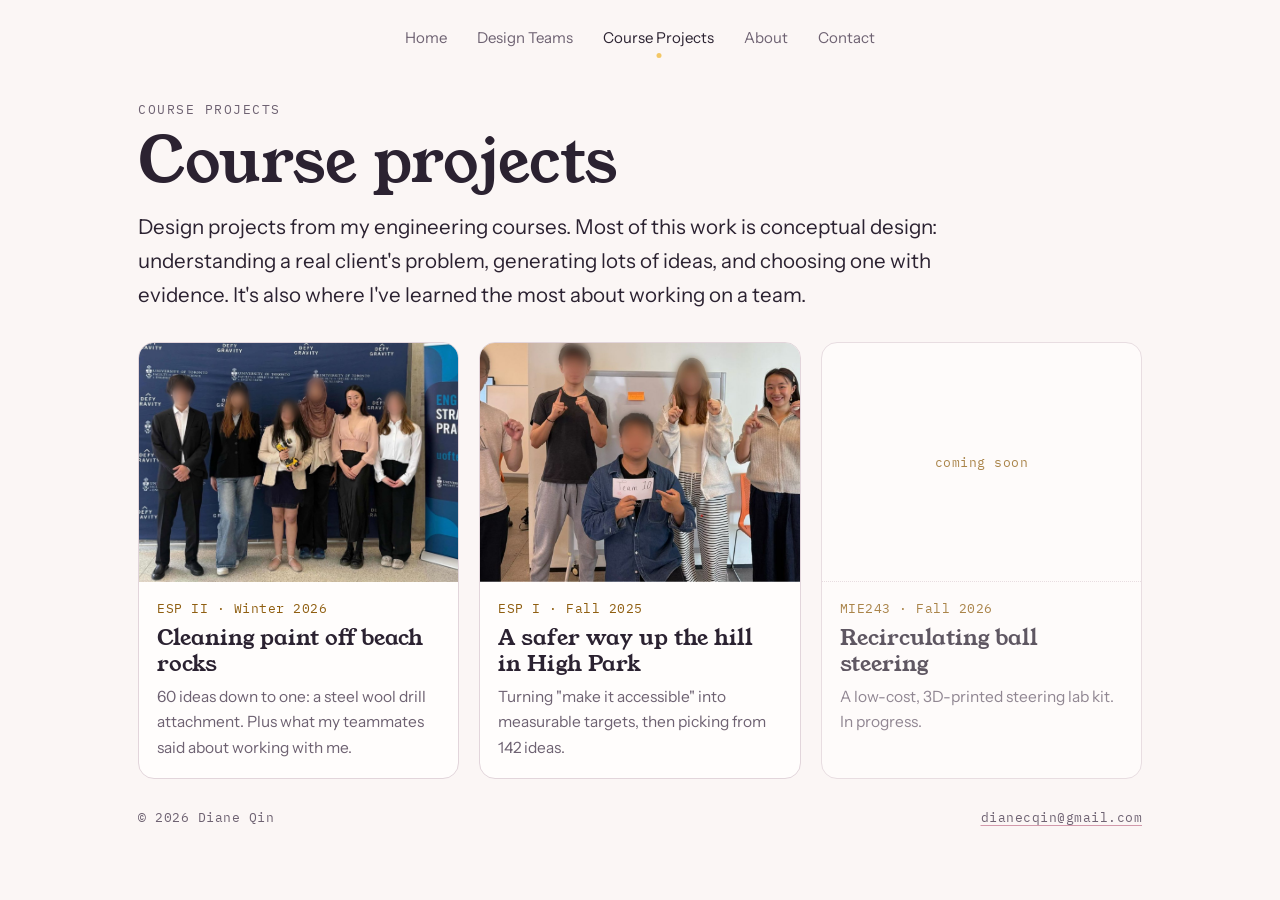
==== course-projects/index.html @ 5329c6ea "First version of portfolio: home, design teams, course projects Co-Authored-By: Claude Opus 5.5 <nor" ====
<!doctype html>
<html lang="en">
<head>
<meta charset="utf-8">
<meta name="viewport" content="width=device-width, initial-scale=1, viewport-fit=cover">
<title>Course Projects · Diane Qin</title>
<meta name="description" content="Client-based design projects from my engineering courses at the University of Toronto.">
<link rel="preconnect" href="https://fonts.googleapis.com">
<link rel="preconnect" href="https://fonts.gstatic.com" crossorigin>
<link rel="stylesheet" href="https://fonts.googleapis.com/css2?family=Young+Serif&family=Instrument+Sans:wght@400;500;600&family=IBM+Plex+Mono:wght@400;500&display=swap">
<link rel="stylesheet" href="../assets/css/site.css">
</head>
<body>
<nav class="site-nav wrap" aria-label="Main">
  <a href="../index.html">Home</a>
  <a href="../design-teams/index.html">Design Teams</a>
  <a href="index.html" aria-current="page">Course Projects</a>
  <a href="../about.html">About</a>
  <a href="../contact.html">Contact</a>
</nav>

<main class="wrap">
  <header class="page-head" style="padding-top:44px">
    <p class="eyebrow mono">Course Projects</p>
    <h1>Course projects</h1>
    <p class="lede">Design projects from my engineering courses. Most of this work is conceptual design: understanding a real client's problem, generating lots of ideas, and choosing one with evidence. It's also where I've learned the most about working on a team.</p>
  </header>
  <div class="cards">
    <a class="card" href="esp-2-rock-cleaning.html">
      <img src="../assets/img/esp/esp2-team.jpg" alt="Diane's ESP II team at the final showcase." loading="lazy">
      <div class="body"><span class="mono">ESP II · Winter 2026</span><h3>Cleaning paint off beach rocks</h3><p>60 ideas down to one: a steel wool drill attachment. Plus what my teammates said about working with me.</p></div>
    </a>
    <a class="card" href="esp-1-high-park.html">
      <img src="../assets/img/esp/esp1-team.jpg" alt="Diane's ESP I team on day one." loading="lazy">
      <div class="body"><span class="mono">ESP I · Fall 2025</span><h3>A safer way up the hill in High Park</h3><p>Turning "make it accessible" into measurable targets, then picking from 142 ideas.</p></div>
    </a>
    <div class="card soon">
      <div class="ph mono">coming soon</div>
      <div class="body"><span class="mono">MIE243 · Fall 2026</span><h3>Recirculating ball steering</h3><p>A low-cost, 3D-printed steering lab kit. In progress.</p></div>
    </div>
  </div>
</main>

<footer class="site-foot"><div class="wrap mono"><span>© 2026 Diane Qin</span><a href="mailto:dianecqin@gmail.com">dianecqin@gmail.com</a></div></footer>
</body>
</html>
---- assets/css/site.css ----
/* Diane Qin portfolio · shared styles
   Layout: centered nav, a calm reading column for text, wider figures for photos. */
:root{
  --page:#fbf6f5;      /* blush white (same as the banner fade) */
  --ink:#2b2231;       /* plum ink */
  --muted:#6e6272;
  --line:#e2d5db;
  --card:#fffdfc;
  --gold:#8f5e10;      /* readable gold for small text */
  --gold-soft:#f3c766; /* dot glow */
  --rose:#b85d7a;
  --tbd:#fff1b8;
  --display:"Young Serif", "Iowan Old Style", Georgia, serif;
  --body:"Instrument Sans", "Segoe UI", system-ui, sans-serif;
  --mono:"IBM Plex Mono", ui-monospace, Menlo, monospace;
  --zh:"Noto Serif SC", "Songti SC", "STSong", serif;
  --read:68ch;
  --wide:1040px;
}
@media (prefers-color-scheme: dark){:root:not([data-theme="light"]){
  --page:#1b1620;--ink:#f4ecf1;--muted:#b6a8b8;--line:#3f3445;--card:#241d29;--gold:#f2c46d;--gold-soft:#f2c46d;--rose:#eba3ba;--tbd:#5a4a1a;color-scheme:dark}}
:root[data-theme="dark"]{--page:#1b1620;--ink:#f4ecf1;--muted:#b6a8b8;--line:#3f3445;--card:#241d29;--gold:#f2c46d;--gold-soft:#f2c46d;--rose:#eba3ba;--tbd:#5a4a1a;color-scheme:dark}

*{box-sizing:border-box}
html{scroll-behavior:smooth}
body{margin:0;background:var(--page);color:var(--ink);font-family:var(--body);font-size:17.5px;line-height:1.65;overflow-x:hidden}
img{max-width:100%;display:block}
a{color:inherit;text-underline-offset:3px;text-decoration-color:color-mix(in srgb,var(--rose) 60%,transparent)}
a:hover{text-decoration-color:var(--rose)}
:focus-visible{outline:2px solid var(--rose);outline-offset:3px;border-radius:6px}
.wrap{max-width:var(--wide);margin:0 auto;padding-left:max(18px,env(safe-area-inset-left,0px));padding-right:max(18px,env(safe-area-inset-right,0px))}
.mono{font-family:var(--mono);font-size:12.5px;letter-spacing:.04em}
.tbd{background:var(--tbd);border-radius:4px;padding:0 4px}

/* nav */
.site-nav{display:flex;justify-content:center;flex-wrap:wrap;gap:6px 26px;padding-block:22px 0}
.site-nav a{text-decoration:none;font-size:15px;color:var(--muted);padding:4px 2px;position:relative}
.site-nav a::after{content:"";position:absolute;left:50%;bottom:-3px;width:5px;height:5px;border-radius:50%;background:var(--gold-soft);transform:translateX(-50%) scale(0);transition:transform .25s}
.site-nav a:hover,.site-nav a[aria-current="page"]{color:var(--ink)}
.site-nav a:hover::after,.site-nav a[aria-current="page"]::after{transform:translateX(-50%) scale(1)}

/* page header */
.crumbs{padding-block:34px 0;color:var(--muted)}
.crumbs ol{list-style:none;margin:0;padding:0;display:flex;flex-wrap:wrap;gap:6px}
.crumbs li+li::before{content:"·";margin-right:6px;color:var(--rose)}
.crumbs a{text-decoration:none}
.page-head{padding-block:18px 8px;max-width:var(--read)}
.eyebrow{margin:0 0 10px;color:var(--muted);text-transform:uppercase;letter-spacing:.12em}
h1{font-family:var(--display);font-weight:400;font-size:clamp(38px,6vw,62px);line-height:1.05;margin:0 0 16px;text-wrap:balance}
.lede{font-size:clamp(18px,2.1vw,20.5px);margin:0;color:var(--ink)}
.facts{display:grid;grid-template-columns:repeat(4,minmax(0,1fr));gap:18px 24px;margin:30px 0 0;padding:18px 0;border-top:1.5px dotted var(--line);border-bottom:1.5px dotted var(--line)}
.facts div{min-width:0}
.facts dt{font-family:var(--mono);font-size:11.5px;letter-spacing:.1em;text-transform:uppercase;color:var(--muted);margin-bottom:4px}
.facts dd{margin:0;font-size:15px;line-height:1.45}

/* reading sections */
section.chapter{padding-block:44px 8px}
.prose{max-width:var(--read)}
.prose p{margin:0 0 1em}
h2{font-family:var(--display);font-weight:400;font-size:clamp(27px,3.6vw,36px);line-height:1.15;margin:0 0 14px;text-wrap:balance;display:flex;align-items:center;gap:12px}
h2::before{content:"";flex:none;width:9px;height:9px;border-radius:50%;background:var(--gold-soft);box-shadow:0 0 0 4px color-mix(in srgb,var(--gold-soft) 25%,transparent)}
.hint{display:flex;align-items:center;gap:8px;color:var(--muted);margin:6px 0 12px}
.hint::before{content:"";width:10px;height:10px;border-radius:50%;background:var(--gold-soft);box-shadow:0 0 8px var(--gold-soft)}

/* figures */
figure{margin:22px 0 10px}
figure img{border-radius:14px;width:100%;height:auto}
figcaption{margin-top:10px;color:var(--muted);font-size:14.5px}
.fig-wide{max-width:var(--wide)}
.fig-read{max-width:760px}
.fig-hero{max-width:540px}
.pair{display:grid;grid-template-columns:repeat(2,minmax(0,1fr));gap:18px;align-items:start}
.pair figure{margin:0}
.pair img{aspect-ratio:4/5;object-fit:cover}
.pair.mixed{grid-template-columns:16fr 9fr} /* landscape + portrait at equal heights */
.pair.mixed img{aspect-ratio:auto}

/* hotspot figures (dots that open little cards) */
.spots{position:relative}
.spots .stage{position:relative}
.spot{position:absolute;left:var(--x);top:var(--y);width:30px;height:30px;margin:-15px 0 0 -15px;padding:0;border:0;border-radius:50%;cursor:pointer;
  background:radial-gradient(circle at 50% 50%,#fffaf0 0 26%,var(--gold-soft) 27% 58%,color-mix(in srgb,var(--gold-soft) 35%,transparent) 59%);
  box-shadow:0 0 0 2px rgba(255,255,255,.85),0 2px 10px rgba(80,40,10,.35),0 0 18px color-mix(in srgb,var(--gold-soft) 80%,transparent);
  transition:transform .2s,background .2s}
.spot:hover{transform:scale(1.15)}
.spot[aria-expanded="true"]{background:radial-gradient(circle,#fff 0 26%,#f2a3b5 27% 58%,rgba(242,163,181,.4) 59%);transform:scale(1.15)}
.spot::after{content:"";position:absolute;inset:-2px;border-radius:50%;border:2px solid var(--gold-soft);opacity:0}
.spots.seen .spot::after{animation:ping 1.6s ease-out 2}
.spots.seen .spot:nth-of-type(2)::after{animation-delay:.15s}
.spots.seen .spot:nth-of-type(3)::after{animation-delay:.3s}
.spots.seen .spot:nth-of-type(4)::after{animation-delay:.45s}
.spots.seen .spot:nth-of-type(5)::after{animation-delay:.6s}
@keyframes ping{0%{transform:scale(1);opacity:.9}100%{transform:scale(2.4);opacity:0}}
.spot-card{position:absolute;top:var(--y);left:calc(var(--x) + 24px);transform:translateY(calc(var(--y) * -1));width:min(280px,46%);z-index:3;
  background:var(--card);color:var(--ink);border:1px solid var(--line);border-radius:14px;padding:14px 16px;box-shadow:0 12px 30px rgba(60,30,50,.18);font-size:15px;line-height:1.5}
.spot-card.flip{left:auto;right:calc(100% - var(--x) + 24px)}
.spot-card h3{margin:0 0 4px;font-family:var(--display);font-weight:400;font-size:19px;line-height:1.2}
.spot-card p{margin:0}
.sr{position:absolute;width:1px;height:1px;overflow:hidden;clip:rect(0 0 0 0);white-space:nowrap}

/* page-to-page */
.pager{display:flex;justify-content:space-between;gap:16px;flex-wrap:wrap;padding-block:48px 12px;margin-top:40px;border-top:1.5px dotted var(--line)}
.pager a{text-decoration:none;display:grid;gap:2px;padding:12px 16px;border-radius:14px;border:1.5px dotted var(--line);min-width:220px;transition:border-color .2s,background .2s}
.pager a:hover{border-color:var(--rose);background:color-mix(in srgb,var(--gold-soft) 12%,transparent)}
.pager .mono{color:var(--muted)}
.pager .next{text-align:right;margin-left:auto}
.pager span:last-child{font-family:var(--display);font-size:19px}
footer.site-foot{padding-block:28px 36px;color:var(--muted)}
footer.site-foot .wrap{display:flex;justify-content:space-between;flex-wrap:wrap;gap:8px}

@media (max-width:760px){
  .facts{grid-template-columns:repeat(2,minmax(0,1fr))}
}
@media (max-width:640px){
  body{font-size:16.5px}
  .site-nav{gap:4px 16px}
  .site-nav a{font-size:14px}
  .pair{grid-template-columns:1fr}
  .spot{width:26px;height:26px;margin:-13px 0 0 -13px}
  .spot-card,.spot-card.flip{position:static;transform:none;width:auto;margin-top:12px;box-shadow:none}
  .pager a{min-width:0;flex:1}
}
@media (prefers-reduced-motion:reduce){
  html{scroll-behavior:auto}
  *{transition:none!important;animation:none!important}
}

/* project cards (directory pages) */
.cards{display:grid;grid-template-columns:repeat(auto-fill,minmax(min(100%,300px),1fr));gap:20px;margin-top:22px}
.card{display:grid;grid-template-rows:auto 1fr;text-decoration:none;border-radius:16px;overflow:hidden;background:var(--card);border:1px solid var(--line);transition:transform .25s,box-shadow .25s}
.card:hover{transform:translateY(-3px);box-shadow:0 14px 30px rgba(60,30,50,.12)}
.card img{aspect-ratio:4/3;object-fit:cover;border-radius:0}
.card .ph{aspect-ratio:4/3;display:grid;place-items:center;border-bottom:1.5px dotted var(--line);color:var(--muted)}
.card .body{padding:16px 18px 18px;display:grid;gap:6px;align-content:start}
.card h3{margin:0;font-family:var(--display);font-weight:400;font-size:22px;line-height:1.2}
.card p{margin:0;font-size:15.5px;color:var(--muted)}
.card .mono{color:var(--gold)}
.card.soon{opacity:.75;pointer-events:none}

/* "what's ahead" timeline */
.ahead{list-style:none;margin:18px 0 22px;padding:0 0 0 22px;border-left:2px dotted var(--line);display:grid;gap:18px}
.ahead li{position:relative;display:grid;gap:2px}
.ahead li::before{content:"";position:absolute;left:-29px;top:6px;width:12px;height:12px;border-radius:50%;background:var(--page);border:2px solid var(--gold-soft);box-shadow:0 0 8px color-mix(in srgb,var(--gold-soft) 60%,transparent)}
.ahead li:first-child::before{background:var(--gold-soft)}
.ahead .mono{color:var(--gold)}

/* small data tables (e.g. print settings) */
.table-wrap{overflow-x:auto;margin:6px 0 18px}
table.settings{border-collapse:collapse;min-width:420px;width:100%;font-size:15.5px;font-variant-numeric:tabular-nums}
table.settings caption{text-align:left;color:var(--muted);margin-bottom:6px;text-transform:uppercase;letter-spacing:.1em}
table.settings th,table.settings td{text-align:left;padding:9px 12px;border-bottom:1.5px dotted var(--line);vertical-align:bottom}
table.settings thead th{font-weight:600;line-height:1.3}
table.settings thead .mono{font-weight:400;color:var(--muted);font-size:11.5px}
table.settings tbody th{font-weight:500}
.todo{margin:0 0 1em;padding-left:1.2em;display:grid;gap:6px}
.todo li::marker{color:var(--rose)}

/* client questions list */
.qs{list-style:none;margin:0 0 1em;padding:0;display:grid;grid-template-columns:repeat(2,minmax(0,1fr));gap:10px}
.qs li{position:relative;padding:12px 14px 12px 36px;border:1.5px dotted var(--line);border-radius:12px;font-size:15.5px;line-height:1.45;background:color-mix(in srgb,var(--card) 70%,transparent)}
.qs li::before{content:"";position:absolute;left:14px;top:18px;width:9px;height:9px;border-radius:50%;background:var(--rose);opacity:.8}
@media (max-width:560px){.qs{grid-template-columns:1fr}}

/* ---- course project components ---- */
:root{--s-mar:#8a6cc9;--s-apr:#c27a12}
@media (prefers-color-scheme: dark){:root:not([data-theme="light"]){--s-mar:#9d7fe0;--s-apr:#c27a12}}
:root[data-theme="dark"]{--s-mar:#9d7fe0;--s-apr:#c27a12}

/* big contrast stat */
.versus{display:grid;grid-template-columns:1fr auto 1fr;gap:14px;align-items:center;margin:20px 0 8px;max-width:640px}
.versus div{border:1.5px dotted var(--line);border-radius:16px;padding:16px 18px;text-align:center}
.versus b{display:block;font-family:var(--display);font-weight:400;font-size:clamp(30px,5vw,44px);line-height:1.1}
.versus span{font-size:14px;color:var(--muted)}
.versus .vs{font-family:var(--mono);color:var(--muted);border:0;padding:0}
.versus .win{border-style:solid;border-color:color-mix(in srgb,var(--gold-soft) 70%,var(--line));background:color-mix(in srgb,var(--gold-soft) 12%,transparent)}

/* idea funnel: a row of shrinking dot clusters */
.funnel{list-style:none;margin:18px 0 10px;padding:0;display:grid;grid-template-columns:repeat(var(--n),minmax(0,1fr));gap:8px;max-width:var(--wide)}
.funnel li{display:grid;grid-template-rows:auto auto 1fr;justify-items:center;text-align:center;gap:6px;padding:14px 8px;border-radius:14px;background:color-mix(in srgb,var(--card) 70%,transparent);border:1px solid var(--line)}
.funnel .n{font-family:var(--display);font-size:clamp(26px,3.6vw,36px);line-height:1}
.funnel .dots{display:block;height:6px;border-radius:999px;background:radial-gradient(circle,var(--rose) 2px,transparent 2.5px) 0 0/8px 6px repeat-x;width:var(--w)}
.funnel .step{font-size:13px;color:var(--muted);line-height:1.35}
.funnel li:last-child{border-color:var(--gold-soft);background:color-mix(in srgb,var(--gold-soft) 14%,transparent)}
.funnel li:last-child .dots{background:radial-gradient(circle,var(--gold) 2.5px,transparent 3px) center/8px 6px no-repeat}
@media (max-width:640px){.funnel{grid-template-columns:repeat(2,minmax(0,1fr))}.funnel li:last-child{grid-column:1/-1}}

/* decision cards */
.decisions{display:grid;grid-template-columns:repeat(3,minmax(0,1fr));gap:16px;margin:18px 0 6px}
.decisions article{border:1px solid var(--line);border-radius:16px;padding:16px 18px;background:var(--card);min-width:0}
.decisions h3{margin:0 0 6px;font-family:var(--display);font-weight:400;font-size:20px;line-height:1.2}
.decisions p{margin:0;font-size:15.5px;line-height:1.55}
@media (max-width:820px){.decisions{grid-template-columns:1fr}}

/* role list */
.did{margin:0 0 1em;padding-left:1.2em;display:grid;gap:6px}
.did li::marker{color:var(--rose)}

/* peer feedback chart: grouped horizontal bars on the 1–5 rating scale */
.scores{margin:18px 0 8px;max-width:720px}
.scores .legend{display:flex;gap:18px;flex-wrap:wrap;font-size:14px;color:var(--muted);margin-bottom:12px}
.scores .legend span{display:inline-flex;align-items:center;gap:7px}
.scores .legend i{width:12px;height:12px;border-radius:3px;display:inline-block}
.scores .row{display:grid;grid-template-columns:110px minmax(0,1fr);gap:4px 14px;align-items:center;padding:7px 0;border-bottom:1px dotted var(--line)}
.scores .row>b{font-weight:500;font-size:15px;grid-row:span 2}
.bar{position:relative;height:14px;display:flex;align-items:center}
.bar i{display:block;height:100%;width:calc((100% - 42px) * (var(--v) - 1) / 4);border-radius:0 4px 4px 0;background:var(--c)}
.bar em{font-style:normal;font-family:var(--mono);font-size:12.5px;margin-left:8px;color:var(--ink);font-variant-numeric:tabular-nums}
.bar:hover i,.bar:focus-visible i{filter:brightness(1.12)}
.bar[data-tip]:hover::after,.bar[data-tip]:focus-visible::after{content:attr(data-tip);position:absolute;left:0;bottom:calc(100% + 6px);background:var(--ink);color:var(--page);font-size:12.5px;padding:5px 9px;border-radius:8px;white-space:nowrap;z-index:2}
.scores .axis{display:grid;grid-template-columns:110px minmax(0,1fr);gap:14px;margin-top:6px}
.scores .axis div{display:flex;justify-content:space-between;font-family:var(--mono);font-size:11.5px;color:var(--muted);padding-right:42px}
.scores figcaption{margin-top:10px}

/* quotes */
.quotes{display:grid;grid-template-columns:repeat(2,minmax(0,1fr));gap:16px;margin:18px 0}
.quotes blockquote{margin:0;padding:18px 20px;border-radius:16px;background:var(--card);border:1px solid var(--line);position:relative;min-width:0}
.quotes blockquote::before{content:"";position:absolute;top:20px;left:-5px;width:10px;height:10px;border-radius:50%;background:var(--gold-soft)}
.quotes p{margin:0 0 8px;font-size:16px;line-height:1.55}
.quotes cite{font-style:normal;font-family:var(--mono);font-size:12px;color:var(--muted)}
.quotes .wide{grid-column:1/-1}
@media (max-width:700px){.quotes{grid-template-columns:1fr}}

/* growth callout */
.growth{display:grid;grid-template-columns:repeat(2,minmax(0,1fr));gap:16px;margin:18px 0}
.growth div{border-radius:16px;padding:16px 18px;border:1.5px dotted var(--line);min-width:0}
.growth .after{border-style:solid;border-color:color-mix(in srgb,var(--gold-soft) 70%,var(--line))}
.growth .mono{display:block;color:var(--muted);margin-bottom:6px}
.growth p{margin:0;font-size:15.5px}
@media (max-width:700px){.growth{grid-template-columns:1fr}}

/* report screenshots: keep the white chart backgrounds framed in both themes */
.pair.tp img{aspect-ratio:auto;object-fit:contain;background:#fff;border:1px solid var(--line);padding:8px}
.pair.tp figcaption{text-align:center}

/* teammate comments shown as crops from the original reports */
img.fb{width:100%;height:auto;border-radius:8px;background:#fff;padding:6px 4px;margin-bottom:8px}
.growth{grid-template-columns:1fr}
.quotes{grid-template-columns:1fr}

/* ---- home page ---- */
.hero{text-align:center;padding-block:48px 10px;display:grid;gap:10px;justify-items:center}
.hero h1{font-size:clamp(46px,8vw,86px);margin:0}
.hero .lede{color:var(--muted)}
.zh{font-family:var(--zh);color:var(--rose);font-weight:500;margin-right:.35em;letter-spacing:.08em}
.banner{position:relative;width:100%;height:clamp(320px,40vw,600px);touch-action:pan-y;cursor:crosshair;-webkit-user-select:none;user-select:none}
.banner canvas{position:absolute;inset:0;width:100%;height:100%;display:block}
.banner .photo{display:none}
.banner .hint-pill{position:absolute;left:max(16px,env(safe-area-inset-left,0px));bottom:14px;background:color-mix(in srgb,var(--page) 82%,transparent);backdrop-filter:blur(4px);padding:6px 12px;border-radius:999px;color:var(--ink);pointer-events:none;transition:opacity .6s}
.banner.touched .hint-pill{opacity:0}
.banner-cap{display:flex;justify-content:space-between;flex-wrap:wrap;gap:4px 16px;color:var(--muted);padding-block:10px 0}
.welcome{display:grid;grid-template-columns:minmax(0,5fr) minmax(0,7fr);gap:44px;align-items:start;padding-block:56px 20px}
.welcome figure{margin:0;position:sticky;top:24px}
.welcome figure img{border-radius:18px;aspect-ratio:1122/1000;object-fit:cover}
.welcome .prose h2{margin-top:30px}
.welcome .prose p:first-of-type{font-size:clamp(18px,2vw,20px)}
.ctas{display:flex;flex-wrap:wrap;gap:12px;margin-top:22px}
.btn{font:500 15px var(--body);padding:11px 20px;border-radius:999px;text-decoration:none;border:1.5px solid var(--ink);transition:background .2s,color .2s,transform .2s}
.btn.primary{background:var(--ink);color:var(--page)}
.btn:hover{transform:translateY(-1px)}
.btn.ghost:hover{background:color-mix(in srgb,var(--gold-soft) 35%,transparent)}
.exit{text-align:center;padding-block:64px 26px;display:grid;gap:12px;justify-items:center}
.exit h1{margin:0}
.exit p{margin:0;color:var(--muted)}
.contact-row{display:flex;gap:12px;flex-wrap:wrap;justify-content:center;margin-top:10px}
@media (max-width:760px){.welcome{grid-template-columns:1fr;gap:26px}.welcome figure{position:static;max-width:440px}}
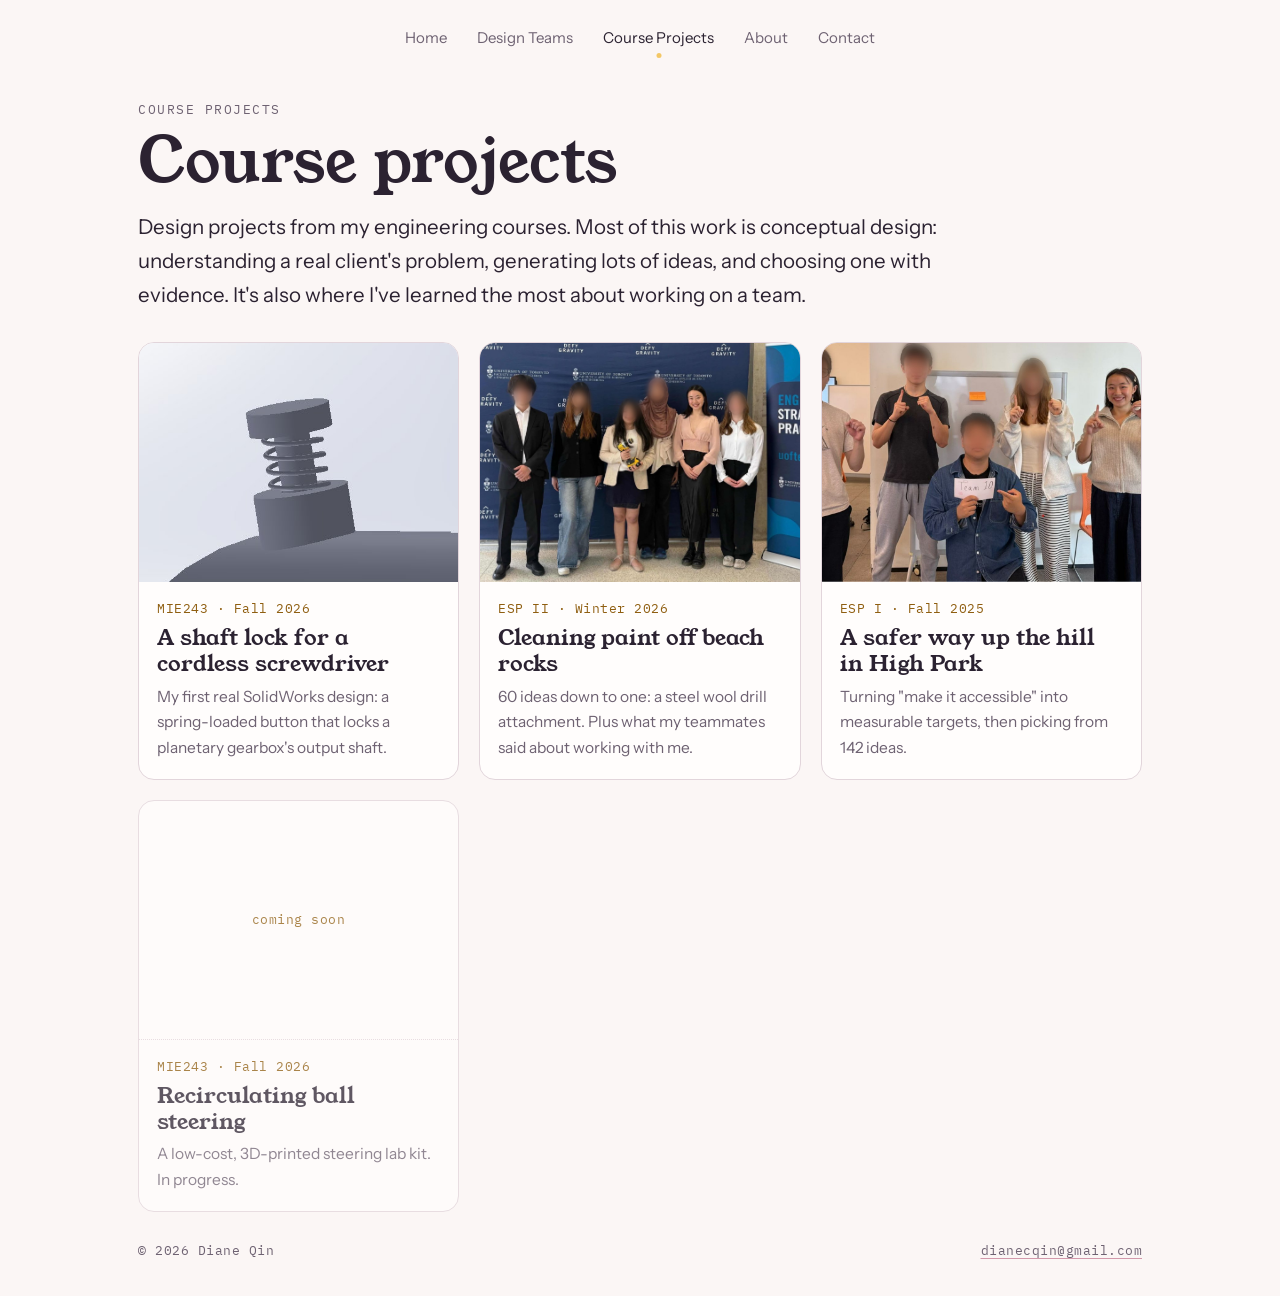
==== commit 102cd05a: "Add MIE243 Dissection 4 shaft lock project page New course project page with an interactive mechanis" ====
--- a/course-projects/index.html
+++ b/course-projects/index.html
@@ -26,6 +26,10 @@
     <p class="lede">Design projects from my engineering courses. Most of this work is conceptual design: understanding a real client's problem, generating lots of ideas, and choosing one with evidence. It's also where I've learned the most about working on a team.</p>
   </header>
   <div class="cards">
+    <a class="card" href="mie243-shaft-lock.html">
+      <img src="../assets/img/mie243/d4/final-button-spring.jpg" alt="SolidWorks render of a spring-loaded lock button on the side of a gearbox housing." loading="lazy">
+      <div class="body"><span class="mono">MIE243 · Fall 2026</span><h3>A shaft lock for a cordless screwdriver</h3><p>My first real SolidWorks design: a spring-loaded button that locks a planetary gearbox's output shaft.</p></div>
+    </a>
     <a class="card" href="esp-2-rock-cleaning.html">
       <img src="../assets/img/esp/esp2-team.jpg" alt="Diane's ESP II team at the final showcase." loading="lazy">
       <div class="body"><span class="mono">ESP II · Winter 2026</span><h3>Cleaning paint off beach rocks</h3><p>60 ideas down to one: a steel wool drill attachment. Plus what my teammates said about working with me.</p></div>
--- a/assets/css/site.css
+++ b/assets/css/site.css
@@ -263,3 +263,30 @@
 .exit p{margin:0;color:var(--muted)}
 .contact-row{display:flex;gap:12px;flex-wrap:wrap;justify-content:center;margin-top:10px}
 @media (max-width:760px){.welcome{grid-template-columns:1fr;gap:26px}.welcome figure{position:static;max-width:440px}}
+
+/* ---- MIE243 shaft lock page ---- */
+/* interactive mechanism demo */
+.lockdemo{max-width:760px;margin:20px 0 10px;padding:16px;border:1px solid var(--line);border-radius:16px;background:var(--card)}
+.lockdemo svg{width:100%;height:auto;display:block}
+.sl-steel{fill:color-mix(in srgb,var(--muted) 22%,var(--card));stroke:var(--muted);stroke-width:.8}
+.sl-new{fill:color-mix(in srgb,var(--rose) 24%,var(--card));stroke:var(--rose);stroke-width:1}
+.sl-spring{fill:none;stroke:var(--rose);stroke-width:1.5}
+.sl-line{fill:none;stroke:var(--muted);stroke-width:1}
+.sl-lead{stroke:var(--muted);stroke-width:.6;stroke-dasharray:3 3}
+.sl-t{fill:var(--muted);font:13px var(--body)}
+.lockdemo .controls{display:flex;flex-wrap:wrap;align-items:center;gap:12px 16px;margin-top:10px}
+.lockdemo button{font:500 15px var(--body);padding:10px 20px;border-radius:999px;border:1.5px solid var(--ink);background:var(--ink);color:var(--page);cursor:pointer;touch-action:none;-webkit-user-select:none;user-select:none}
+.lockdemo .status{flex:1;min-width:200px;color:var(--muted);font-size:14.5px}
+.decisions.two{grid-template-columns:repeat(2,minmax(0,1fr))}
+@media (max-width:820px){.decisions.two{grid-template-columns:1fr}}
+
+/* before / after CAD screenshots */
+.iter{margin:26px 0 0;max-width:var(--wide)}
+.iter>h3{margin:0 0 10px;color:var(--gold);font-weight:500;text-transform:uppercase;letter-spacing:.1em}
+.pair.shots img,.trio img{aspect-ratio:1/1;object-fit:contain;background:#eef0f4;border:1px solid var(--line)}
+.shots figcaption b{display:inline-block;font:500 11.5px var(--mono);letter-spacing:.1em;text-transform:uppercase;padding:1px 8px;border-radius:999px;margin-right:6px}
+.shots .before{background:color-mix(in srgb,var(--muted) 18%,transparent);color:var(--muted)}
+.shots .after{background:color-mix(in srgb,var(--gold-soft) 35%,transparent);color:var(--gold)}
+.trio{display:grid;grid-template-columns:repeat(3,minmax(0,1fr));gap:18px;margin:18px 0 14px;max-width:var(--wide)}
+.trio figure{margin:0}
+@media (max-width:700px){.trio{grid-template-columns:1fr}}
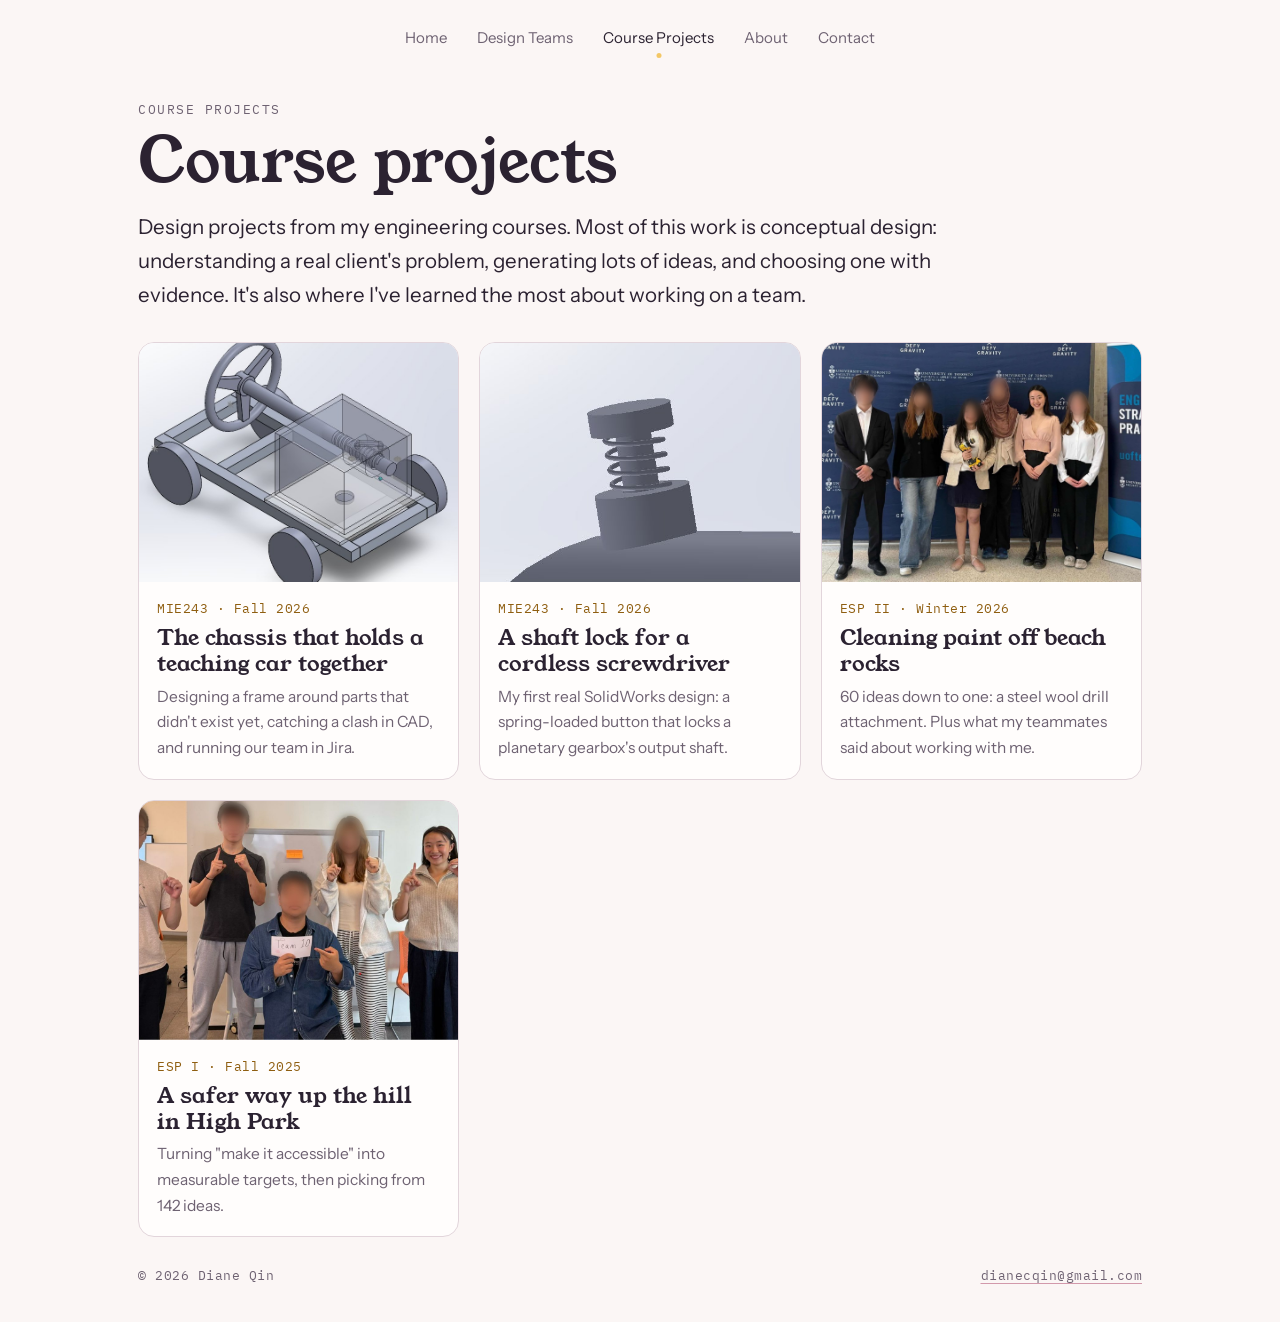
==== commit 71c32982: "Add MIE243 teaching vehicle page (chassis + project management) New course project page with CAD scr" ====
--- a/course-projects/index.html
+++ b/course-projects/index.html
@@ -26,6 +26,10 @@
     <p class="lede">Design projects from my engineering courses. Most of this work is conceptual design: understanding a real client's problem, generating lots of ideas, and choosing one with evidence. It's also where I've learned the most about working on a team.</p>
   </header>
   <div class="cards">
+    <a class="card" href="mie243-teaching-vehicle.html">
+      <img src="../assets/img/mie243/vehicle/assembly-iso.jpg" alt="SolidWorks assembly of an aluminium ladder frame on four wheels with a steering box mounted on a clear plate." loading="lazy">
+      <div class="body"><span class="mono">MIE243 · Fall 2026</span><h3>The chassis that holds a teaching car together</h3><p>Designing a frame around parts that didn't exist yet, catching a clash in CAD, and running our team in Jira.</p></div>
+    </a>
     <a class="card" href="mie243-shaft-lock.html">
       <img src="../assets/img/mie243/d4/final-button-spring.jpg" alt="SolidWorks render of a spring-loaded lock button on the side of a gearbox housing." loading="lazy">
       <div class="body"><span class="mono">MIE243 · Fall 2026</span><h3>A shaft lock for a cordless screwdriver</h3><p>My first real SolidWorks design: a spring-loaded button that locks a planetary gearbox's output shaft.</p></div>
@@ -38,10 +42,6 @@
       <img src="../assets/img/esp/esp1-team.jpg" alt="Diane's ESP I team on day one." loading="lazy">
       <div class="body"><span class="mono">ESP I · Fall 2025</span><h3>A safer way up the hill in High Park</h3><p>Turning "make it accessible" into measurable targets, then picking from 142 ideas.</p></div>
     </a>
-    <div class="card soon">
-      <div class="ph mono">coming soon</div>
-      <div class="body"><span class="mono">MIE243 · Fall 2026</span><h3>Recirculating ball steering</h3><p>A low-cost, 3D-printed steering lab kit. In progress.</p></div>
-    </div>
   </div>
 </main>
 
--- a/assets/css/site.css
+++ b/assets/css/site.css
@@ -290,3 +290,32 @@
 .trio{display:grid;grid-template-columns:repeat(3,minmax(0,1fr));gap:18px;margin:18px 0 14px;max-width:var(--wide)}
 .trio figure{margin:0}
 @media (max-width:700px){.trio{grid-template-columns:1fr}}
+
+/* ---- MIE243 teaching vehicle page ---- */
+/* steering clearance demo (reuses .lockdemo + .sl-* styles) */
+.lockdemo input[type=range]{flex:1;min-width:180px;accent-color:var(--rose)}
+.lockdemo .readout{font:500 15px var(--mono);color:var(--ink);min-width:118px}
+.sc-hit .sl-new{fill:color-mix(in srgb,#d64545 28%,var(--card));stroke:#d64545}
+.sc-gap{stroke:var(--gold);stroke-width:2}
+.sc-gap-t{fill:var(--gold);font:500 13px var(--mono)}
+.sc-hit .sc-gap,.sc-hit .sc-gap-t{opacity:0}
+/* sprint timeline + critical path diagrams (theme-aware SVG) */
+.pmfig{max-width:var(--wide);margin:18px 0 10px;padding:16px;border:1px solid var(--line);border-radius:16px;background:var(--card)}
+.pmfig svg{width:100%;height:auto;display:block}
+.tl-t{fill:var(--ink);font:13.5px var(--body)}
+.tl-m{fill:var(--muted);font:12px var(--mono)}
+.tl-axis{stroke:var(--line);stroke-width:1}
+.tl-bar{fill:color-mix(in srgb,var(--muted) 26%,var(--card));stroke:var(--muted);stroke-width:.8}
+.tl-bar.now{fill:color-mix(in srgb,var(--gold-soft) 55%,var(--card));stroke:var(--gold)}
+.tl-bar.next{fill:none;stroke-dasharray:4 3}
+.tl-mark{stroke:var(--rose);stroke-width:1.3;stroke-dasharray:4 4}
+.tl-mark-t{fill:var(--rose);font:12px var(--mono)}
+.cp-box{fill:var(--card);stroke:var(--muted);stroke-width:1.2}
+.cp-hot{stroke:var(--rose);stroke-width:2}
+.cp-k{fill:var(--muted);font:500 11.5px var(--mono);letter-spacing:.04em}
+.cp-t{fill:var(--ink);font:600 14px var(--body)}
+.cp-w{fill:var(--muted);font:12.5px var(--body)}
+.cp-a{stroke:var(--muted);stroke-width:1.3;fill:none}
+.cp-a.hot{stroke:var(--rose)}
+.cp-ah{fill:var(--muted)}
+.cp-ah.hot{fill:var(--rose)}
